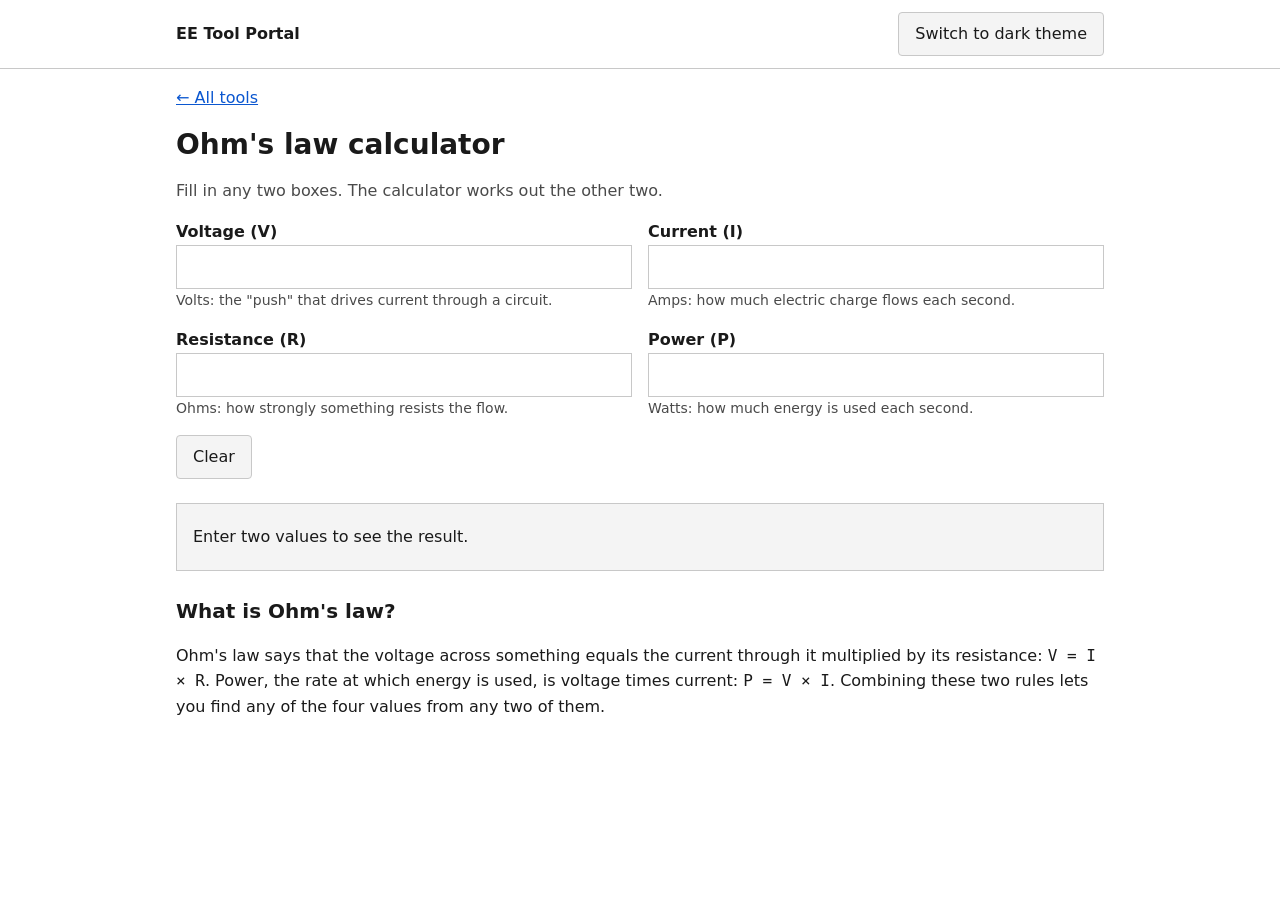
==== tools/ohms-law.html @ 9103b26e "Replace placeholder with the Ohm's law calculator Co-Authored-By: Claude Sonnet 5.5 <noreply@anthrop" ====
<!DOCTYPE html>
<html lang="en" data-theme="light">
<head>
  <meta charset="utf-8">
  <meta name="viewport" content="width=device-width, initial-scale=1">
  <title>Ohm's law calculator - EE Tool Portal</title>
  <script>
    // Apply the saved theme before the page paints, so there is no flash of the wrong colours.
    try {
      if (localStorage.getItem("theme") === "dark") {
        document.documentElement.setAttribute("data-theme", "dark");
      }
    } catch (e) {}
  </script>
  <link rel="stylesheet" href="../css/styles.css">
</head>
<body>
  <header>
    <div class="wrap">
      <a class="site-title" href="../index.html">EE Tool Portal</a>
      <button id="theme-toggle" type="button">Switch to dark theme</button>
    </div>
  </header>

  <main class="wrap">
    <p><a href="../index.html">&larr; All tools</a></p>
    <h1>Ohm's law calculator</h1>
    <p class="lead">Fill in any two boxes. The calculator works out the other two.</p>

    <form id="ohm-form" novalidate>
      <div class="fields">
        <div class="field">
          <label for="v">Voltage (V)</label>
          <input id="v" type="number" inputmode="decimal" step="any" min="0">
          <span class="hint">Volts: the "push" that drives current through a circuit.</span>
        </div>
        <div class="field">
          <label for="i">Current (I)</label>
          <input id="i" type="number" inputmode="decimal" step="any" min="0">
          <span class="hint">Amps: how much electric charge flows each second.</span>
        </div>
        <div class="field">
          <label for="r">Resistance (R)</label>
          <input id="r" type="number" inputmode="decimal" step="any" min="0">
          <span class="hint">Ohms: how strongly something resists the flow.</span>
        </div>
        <div class="field">
          <label for="p">Power (P)</label>
          <input id="p" type="number" inputmode="decimal" step="any" min="0">
          <span class="hint">Watts: how much energy is used each second.</span>
        </div>
      </div>
      <button type="button" id="clear">Clear</button>
    </form>

    <div id="result" class="result" aria-live="polite">
      <p>Enter two values to see the result.</p>
    </div>

    <h2>What is Ohm's law?</h2>
    <p>
      Ohm's law says that the voltage across something equals the current through it
      multiplied by its resistance: <span class="formula">V = I &times; R</span>.
      Power, the rate at which energy is used, is voltage times current:
      <span class="formula">P = V &times; I</span>.
      Combining these two rules lets you find any of the four values from any two of them.
    </p>
  </main>

  <script src="../js/theme.js"></script>
  <script src="../js/ohms-law.js"></script>
</body>
</html>
---- css/styles.css ----
/* Simple, neutral styling. The visual design gets chosen later. */
:root {
  --bg: #ffffff;
  --surface: #f4f4f4;
  --text: #1a1a1a;
  --muted: #4a4a4a;
  --border: #c8c8c8;
  --link: #0b57d0;
  --error: #a40000;
}

:root[data-theme="dark"] {
  --bg: #161616;
  --surface: #222222;
  --text: #ececec;
  --muted: #b8b8b8;
  --border: #444444;
  --link: #8ab4f8;
  --error: #ff9b9b;
}

* {
  box-sizing: border-box;
}

body {
  margin: 0;
  background: var(--bg);
  color: var(--text);
  font-family: system-ui, sans-serif;
  line-height: 1.6;
}

a {
  color: var(--link);
}

.wrap {
  max-width: 60rem;
  margin: 0 auto;
  padding: 0 1rem;
}

header {
  border-bottom: 1px solid var(--border);
}

header .wrap {
  display: flex;
  flex-wrap: wrap;
  align-items: center;
  justify-content: space-between;
  gap: 0.5rem;
  padding-top: 0.75rem;
  padding-bottom: 0.75rem;
}

.site-title {
  font-weight: 700;
  color: var(--text);
  text-decoration: none;
}

button {
  min-height: 44px;
  padding: 0.5rem 1rem;
  border: 1px solid var(--border);
  border-radius: 0.25rem;
  background: var(--surface);
  color: var(--text);
  font: inherit;
  cursor: pointer;
}

main {
  padding-top: 1.5rem;
  padding-bottom: 3rem;
}

h1 {
  font-size: 1.75rem;
  line-height: 1.25;
  margin: 0 0 0.5rem;
}

.lead {
  color: var(--muted);
}

/* One column on phones, more columns as the screen gets wider. */
.cards {
  display: grid;
  grid-template-columns: repeat(auto-fit, minmax(16rem, 1fr));
  gap: 1rem;
}

.card {
  display: block;
  padding: 1rem;
  border: 1px solid var(--border);
  background: var(--surface);
  color: var(--text);
  text-decoration: none;
}

.card h2 {
  margin: 0 0 0.25rem;
  font-size: 1.125rem;
}

.card p {
  margin: 0;
  color: var(--muted);
}

h2 {
  font-size: 1.25rem;
  margin: 1.5rem 0 0.5rem;
}

/* Calculator form: stacked on phones, two columns on wider screens. */
.fields {
  display: grid;
  grid-template-columns: 1fr;
  gap: 1rem;
  margin: 1rem 0;
}

.field label {
  display: block;
  font-weight: 700;
}

.field input {
  width: 100%;
  min-height: 44px;
  padding: 0.5rem;
  border: 1px solid var(--border);
  background: var(--bg);
  color: var(--text);
  font: inherit;
}

.hint {
  display: block;
  font-size: 0.875rem;
  color: var(--muted);
}

.result {
  margin-top: 1.5rem;
  padding: 1rem;
  border: 1px solid var(--border);
  background: var(--surface);
}

.result p {
  margin: 0.25rem 0;
}

.result dl {
  display: grid;
  grid-template-columns: auto 1fr;
  gap: 0.25rem 1rem;
  margin: 0 0 0.75rem;
}

.result dt {
  font-weight: 700;
}

.result dd {
  margin: 0;
}

.result.error {
  border-color: var(--error);
  color: var(--error);
}

.formula {
  font-family: ui-monospace, Menlo, Consolas, monospace;
}

@media (min-width: 40rem) {
  .fields {
    grid-template-columns: 1fr 1fr;
  }
}
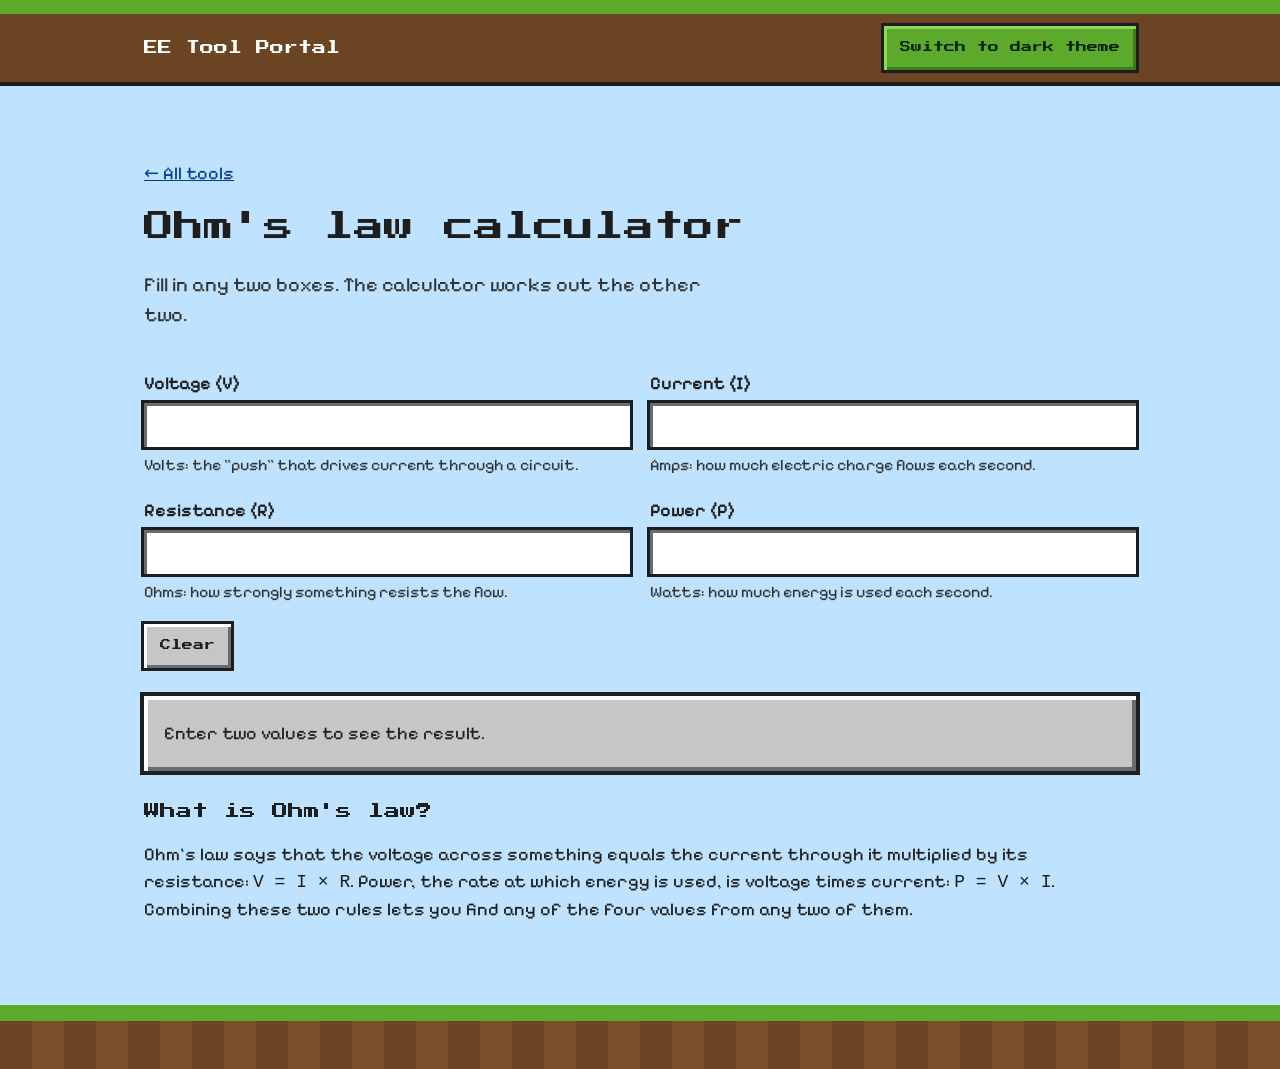
==== commit 81b99d7f: "Apply blocky, playful pixel design to the portal Co-Authored-By: Claude Sonnet 5.5 <noreply@anthropi" ====
--- a/tools/ohms-law.html
+++ b/tools/ohms-law.html
@@ -12,6 +12,8 @@
       }
     } catch (e) {}
   </script>
+  <link rel="preconnect" href="https://fonts.googleapis.com">
+  <link rel="stylesheet" href="https://fonts.googleapis.com/css2?family=Pixelify+Sans:wght@400;600&family=Press+Start+2P&display=swap">
   <link rel="stylesheet" href="../css/styles.css">
 </head>
 <body>
@@ -50,7 +52,7 @@
           <span class="hint">Watts: how much energy is used each second.</span>
         </div>
       </div>
-      <button type="button" id="clear">Clear</button>
+      <button type="button" id="clear" class="secondary">Clear</button>
     </form>
 
     <div id="result" class="result" aria-live="polite">
@@ -67,6 +69,8 @@
     </p>
   </main>
 
+  <div class="ground" aria-hidden="true"></div>
+
   <script src="../js/theme.js"></script>
   <script src="../js/ohms-law.js"></script>
 </body>
--- a/css/styles.css
+++ b/css/styles.css
@@ -1,22 +1,47 @@
-/* Simple, neutral styling. The visual design gets chosen later. */
+/* Blocky, playful pixel style (inspired by block-building games). Colours live in variables
+   so one switch (data-theme) restyles the whole page. */
 :root {
-  --bg: #ffffff;
-  --surface: #f4f4f4;
-  --text: #1a1a1a;
-  --muted: #4a4a4a;
-  --border: #c8c8c8;
-  --link: #0b57d0;
-  --error: #a40000;
+  --sky: #BFE3FF;
+  --cloud: #FFFFFF;
+  --text: #1E1E1E;
+  --muted: #333333;
+  --stone: #C6C6C6;
+  --stone-light: #FFFFFF;
+  --stone-dark: #6B6B6B;
+  --input-bg: #FFFFFF;
+  --outline: #1E1E1E;
+  --grass: #5BAA2C;
+  --grass-light: #8FD65C;
+  --grass-dark: #3E7A1A;
+  --on-grass: #0F2406;
+  --dirt: #6B4423;
+  --dirt-alt: #7A4E29;
+  --on-dirt: #FFFFFF;
+  --link: #0B3D91;
+  --focus: #0B3D91;
+  --error: #8A0000;
 }
 
 :root[data-theme="dark"] {
-  --bg: #161616;
-  --surface: #222222;
-  --text: #ececec;
-  --muted: #b8b8b8;
-  --border: #444444;
-  --link: #8ab4f8;
-  --error: #ff9b9b;
+  --sky: #14182B;
+  --cloud: #2B3252;
+  --text: #F2F2F2;
+  --muted: #C9CCD6;
+  --stone: #3A3A3A;
+  --stone-light: #5E5E5E;
+  --stone-dark: #1E1E1E;
+  --input-bg: #1E1E1E;
+  --outline: #000000;
+  --grass: #7CD04A;
+  --grass-light: #A5E37B;
+  --grass-dark: #4E8F2B;
+  --on-grass: #0F2406;
+  --dirt: #4A2F18;
+  --dirt-alt: #55361C;
+  --on-dirt: #FFFFFF;
+  --link: #8AB8FF;
+  --focus: #FFDD55;
+  --error: #FFB0B0;
 }
 
 * {
@@ -25,24 +50,40 @@
 
 body {
   margin: 0;
-  background: var(--bg);
+  min-height: 100vh;
+  display: flex;
+  flex-direction: column;
+  background: var(--sky);
   color: var(--text);
-  font-family: system-ui, sans-serif;
-  line-height: 1.6;
+  font-family: "Pixelify Sans", system-ui, sans-serif;
+  font-size: 1.125rem;
+  line-height: 1.5;
 }
 
 a {
   color: var(--link);
 }
 
+:focus-visible {
+  outline: 3px solid var(--focus);
+  outline-offset: 3px;
+}
+
 .wrap {
-  max-width: 60rem;
+  width: 100%;
+  max-width: 64rem;
   margin: 0 auto;
   padding: 0 1rem;
 }
 
 header {
-  border-bottom: 1px solid var(--border);
+  background: var(--dirt);
+  border-top: 14px solid var(--grass);
+  border-bottom: 4px solid var(--outline);
+}
+
+header :focus-visible {
+  outline-color: #FFDD55;
 }
 
 header .wrap {
@@ -50,108 +91,170 @@
   flex-wrap: wrap;
   align-items: center;
   justify-content: space-between;
-  gap: 0.5rem;
+  gap: 0.75rem;
   padding-top: 0.75rem;
   padding-bottom: 0.75rem;
 }
 
 .site-title {
-  font-weight: 700;
+  font-family: "Press Start 2P", monospace;
+  font-size: 0.875rem;
+  line-height: 1.5;
+  color: var(--on-dirt);
+  text-decoration: none;
+}
+
+/* Chunky block buttons with raised edges. */
+button,
+.go {
+  min-height: 44px;
+  padding: 0.5rem 1rem;
+  border: 0;
+  border-radius: 0;
+  background: var(--grass);
+  color: var(--on-grass);
+  font-family: "Press Start 2P", monospace;
+  font-size: 0.6875rem;
+  line-height: 1.4;
+  cursor: pointer;
+  box-shadow: 0 0 0 3px var(--outline), inset 3px 3px 0 var(--grass-light), inset -3px -3px 0 var(--grass-dark);
+}
+
+button:active {
+  box-shadow: 0 0 0 3px var(--outline), inset 3px 3px 0 var(--grass-dark), inset -3px -3px 0 var(--grass-light);
+}
+
+button.secondary {
+  background: var(--stone);
+  color: var(--text);
+  box-shadow: 0 0 0 3px var(--outline), inset 3px 3px 0 var(--stone-light), inset -3px -3px 0 var(--stone-dark);
+}
+
+main.wrap {
+  position: relative;
+  flex: 1;
+  padding-top: 3.5rem;
+  padding-bottom: 4rem;
+}
+
+h1,
+h2 {
+  font-family: "Press Start 2P", monospace;
+  font-weight: 400;
+  overflow-wrap: anywhere;
+}
+
+h1 {
+  position: relative;
+  max-width: 46rem;
+  margin: 0 0 1.25rem;
+  font-size: 1.25rem;
+  line-height: 1.5;
+}
+
+h2 {
+  margin: 1.75rem 0 0.75rem;
+  font-size: 1rem;
+  line-height: 1.5;
+}
+
+.lead {
+  position: relative;
+  max-width: 36rem;
+  margin: 0 0 2.5rem;
+  font-size: 1.25rem;
+  color: var(--muted);
+}
+
+/* Square clouds in the sky (decoration only). */
+.cloud {
+  position: absolute;
+  background: var(--cloud);
+}
+
+/* Dirt and grass strip along the bottom of every page (decoration only). */
+.ground {
+  height: 4rem;
+  border-top: 16px solid var(--grass);
+  background: repeating-linear-gradient(90deg, var(--dirt) 0 32px, var(--dirt-alt) 32px 64px);
+}
+
+/* Home page: one column on phones, more as the screen gets wider. */
+.cards {
+  position: relative;
+  display: grid;
+  grid-template-columns: repeat(auto-fill, minmax(min(100%, 17.5rem), 1fr));
+  gap: 1.5rem;
+}
+
+.card {
+  display: flex;
+  flex-direction: column;
+  gap: 0.75rem;
+  padding: 1.5rem;
+  background: var(--stone);
   color: var(--text);
   text-decoration: none;
-}
-
-button {
-  min-height: 44px;
-  padding: 0.5rem 1rem;
-  border: 1px solid var(--border);
-  border-radius: 0.25rem;
-  background: var(--surface);
-  color: var(--text);
-  font: inherit;
-  cursor: pointer;
-}
-
-main {
-  padding-top: 1.5rem;
-  padding-bottom: 3rem;
-}
-
-h1 {
-  font-size: 1.75rem;
-  line-height: 1.25;
-  margin: 0 0 0.5rem;
-}
-
-.lead {
-  color: var(--muted);
-}
-
-/* One column on phones, more columns as the screen gets wider. */
-.cards {
-  display: grid;
-  grid-template-columns: repeat(auto-fit, minmax(16rem, 1fr));
-  gap: 1rem;
-}
-
-.card {
-  display: block;
-  padding: 1rem;
-  border: 1px solid var(--border);
-  background: var(--surface);
-  color: var(--text);
-  text-decoration: none;
+  box-shadow: 0 0 0 4px var(--outline), inset 4px 4px 0 var(--stone-light), inset -4px -4px 0 var(--stone-dark);
+}
+
+.card:hover {
+  box-shadow: 0 0 0 4px var(--grass), inset 4px 4px 0 var(--stone-light), inset -4px -4px 0 var(--stone-dark);
 }
 
 .card h2 {
-  margin: 0 0 0.25rem;
-  font-size: 1.125rem;
+  margin: 0;
 }
 
 .card p {
   margin: 0;
-  color: var(--muted);
-}
-
-h2 {
-  font-size: 1.25rem;
-  margin: 1.5rem 0 0.5rem;
-}
-
-/* Calculator form: stacked on phones, two columns on wider screens. */
+}
+
+.go {
+  align-self: flex-start;
+  display: inline-flex;
+  align-items: center;
+  margin-top: 0.375rem;
+}
+
+/* Calculator form. */
 .fields {
   display: grid;
   grid-template-columns: 1fr;
-  gap: 1rem;
-  margin: 1rem 0;
+  gap: 1.25rem;
+  margin: 1.25rem 0;
 }
 
 .field label {
   display: block;
-  font-weight: 700;
+  font-weight: 600;
+  margin-bottom: 0.375rem;
 }
 
 .field input {
   width: 100%;
   min-height: 44px;
-  padding: 0.5rem;
-  border: 1px solid var(--border);
-  background: var(--bg);
+  padding: 0.5rem 0.75rem;
+  border: 0;
+  border-radius: 0;
+  background: var(--input-bg);
   color: var(--text);
   font: inherit;
+  box-shadow: 0 0 0 3px var(--outline), inset 3px 3px 0 var(--stone-dark);
 }
 
 .hint {
   display: block;
-  font-size: 0.875rem;
+  margin-top: 0.375rem;
+  font-size: 1rem;
   color: var(--muted);
 }
 
 .result {
-  margin-top: 1.5rem;
-  padding: 1rem;
-  border: 1px solid var(--border);
-  background: var(--surface);
+  margin-top: 1.75rem;
+  padding: 1.25rem;
+  background: var(--stone);
+  box-shadow: 0 0 0 4px var(--outline), inset 4px 4px 0 var(--stone-light), inset -4px -4px 0 var(--stone-dark);
 }
 
 .result p {
@@ -166,7 +269,7 @@
 }
 
 .result dt {
-  font-weight: 700;
+  font-weight: 600;
 }
 
 .result dd {
@@ -174,15 +277,25 @@
 }
 
 .result.error {
-  border-color: var(--error);
   color: var(--error);
+  box-shadow: 0 0 0 4px var(--error), inset 4px 4px 0 var(--stone-light), inset -4px -4px 0 var(--stone-dark);
 }
 
 .formula {
   font-family: ui-monospace, Menlo, Consolas, monospace;
 }
 
+@media (max-width: 39.99rem) {
+  .cloud {
+    display: none;
+  }
+}
+
 @media (min-width: 40rem) {
+  h1 {
+    font-size: 1.875rem;
+  }
+
   .fields {
     grid-template-columns: 1fr 1fr;
   }
